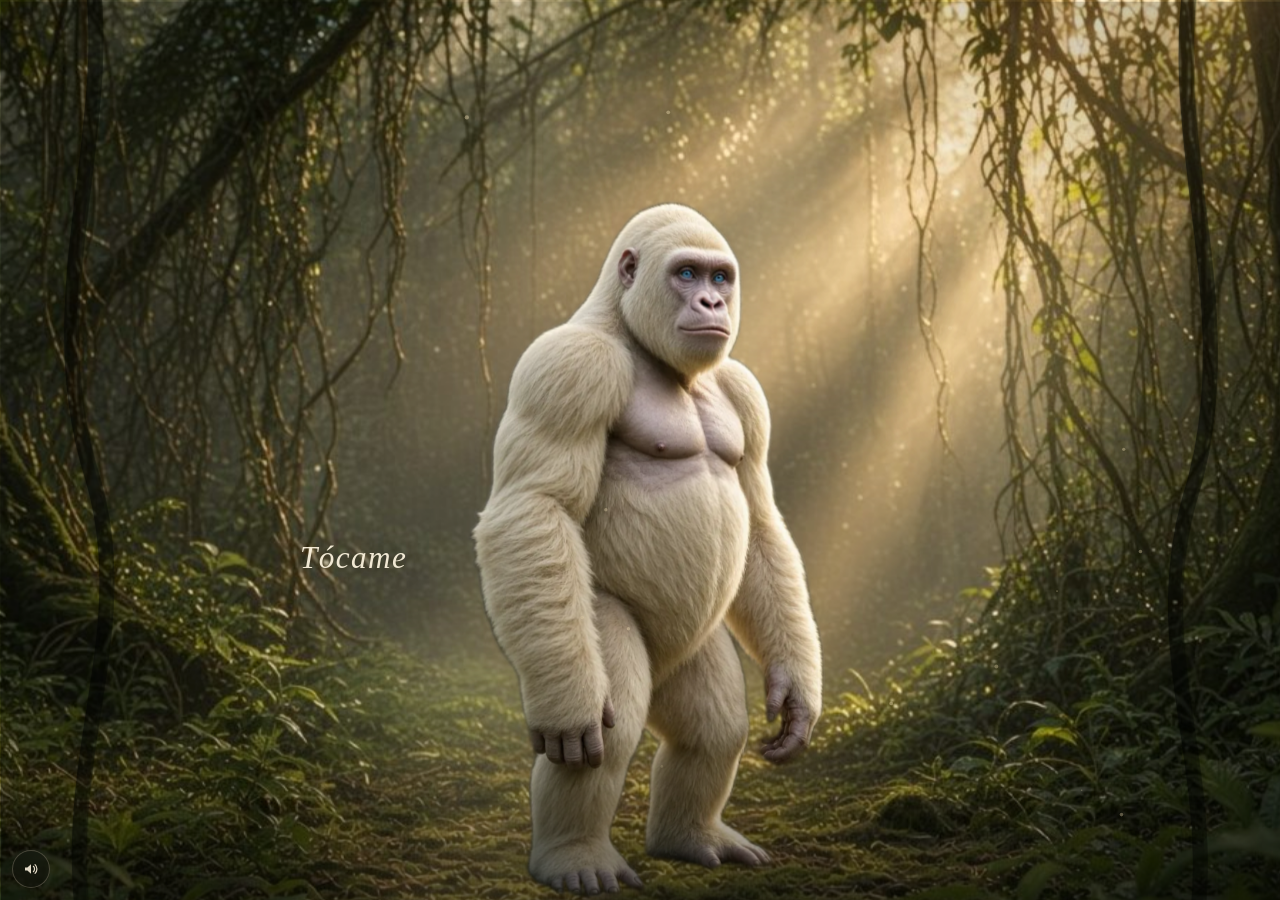
==== gorila/index.html @ b12791fb "Add an interactive albino gorilla page. A static full-viewport scene at gorila/ so GitHub Pages can " ====
<!DOCTYPE html>
<html lang="es">
<head>
  <meta charset="utf-8">
  <meta name="viewport" content="width=device-width, initial-scale=1, viewport-fit=cover">
  <title>El gorila albino · BoardingGate</title>
  <meta name="description" content="Un gorila albino espera en la selva del atardecer. Tócalo: salta, gira o se cuelga de una liana, y al aterrizar trae un tuit de BoardingGate.">
  <meta name="theme-color" content="#14180f">
  <link rel="canonical" href="https://boardinggate.github.io/PAGINASDEGROK/gorila/">
  <link rel="icon" href="assets/avatar-boardinggate.jpg" type="image/jpeg">
  <meta property="og:type" content="website">
  <meta property="og:locale" content="es_ES">
  <meta property="og:site_name" content="BoardingGate">
  <meta property="og:title" content="El gorila albino · BoardingGate">
  <meta property="og:description" content="Un gorila albino espera en la selva del atardecer. Tócalo y, al caer, aparece lo último de BoardingGate.">
  <meta property="og:url" content="https://boardinggate.github.io/PAGINASDEGROK/gorila/">
  <meta property="og:image" content="https://boardinggate.github.io/PAGINASDEGROK/gorila/assets/og.jpg">
  <meta property="og:image:type" content="image/jpeg">
  <meta property="og:image:width" content="1200">
  <meta property="og:image:height" content="630">
  <meta property="og:image:alt" content="Un gorila albino de pie en una selva iluminada por el sol del atardecer">
  <meta name="twitter:card" content="summary_large_image">
  <meta name="twitter:title" content="El gorila albino · BoardingGate">
  <meta name="twitter:description" content="Un gorila albino espera en la selva del atardecer. Tócalo y, al caer, aparece lo último de BoardingGate.">
  <meta name="twitter:image" content="https://boardinggate.github.io/PAGINASDEGROK/gorila/assets/og.jpg">
  <meta name="twitter:image:alt" content="Un gorila albino de pie en una selva iluminada por el sol del atardecer">
  <link rel="preload" as="image" href="assets/jungla-fondo.jpg" fetchpriority="high">
  <link rel="preload" as="image" href="assets/gorila-idle.webp" type="image/webp" fetchpriority="high">
  <link rel="stylesheet" href="style.css">
  <script src="main.js" defer></script>
</head>
<body>
  <h1 class="sr-only">El gorila albino de BoardingGate</h1>
  <div class="stage" id="stage">
    <div class="world" id="world">
      <div class="bg" role="img" aria-label="Selva al atardecer"></div>
      <div class="rays" aria-hidden="true"></div>
      <div class="mist" aria-hidden="true"><i></i><i></i><i></i></div>
      <svg class="live-vine" id="vine" aria-hidden="true">
        <path id="vine-main" fill="none" stroke="#2c3b22" stroke-width="18" stroke-linecap="round"/>
        <path id="vine-mid" fill="none" stroke="#5d6e3e" stroke-width="9" stroke-linecap="round"/>
        <path id="vine-hl" fill="none" stroke="#d9c89a" stroke-width="2" stroke-linecap="round" opacity="0.55"/>
      </svg>
      <svg class="vine-side left" viewBox="0 0 140 900" preserveAspectRatio="xMidYMin meet" aria-hidden="true">
        <g class="sway sway-a">
          <path d="M78 -30 C 118 140, 28 300, 86 480 C 132 640, 36 760, 90 960"/>
          <path class="hl" d="M84 -30 C 122 140, 36 300, 92 480 C 136 640, 44 760, 96 960"/>
        </g>
      </svg>
      <svg class="vine-side right" viewBox="0 0 140 900" preserveAspectRatio="xMidYMin meet" aria-hidden="true">
        <g class="sway sway-c">
          <path d="M62 -20 C 22 160, 112 320, 54 500 C 10 660, 100 780, 48 960"/>
          <path class="hl" d="M68 -20 C 30 160, 116 320, 60 500 C 18 660, 104 780, 54 960"/>
        </g>
      </svg>

      <div class="actor" id="actor">
        <img class="pose" data-pose="idle" src="assets/gorila-idle.webp" alt="" width="531" height="1001" draggable="false" fetchpriority="high" style="--rh:1;--aspect:0.530469;--ax:0.4945;--ay:0.9900">
        <img class="pose" data-pose="cuclillas" src="assets/gorila-cuclillas.webp" alt="" width="719" height="964" draggable="false" style="--rh:0.963037;--aspect:0.745851;--ax:0.4881;--ay:0.9896">
        <img class="pose" data-pose="salto" src="assets/gorila-salto.webp" alt="" width="648" height="923" draggable="false" style="--rh:0.922078;--aspect:0.702058;--ax:0.4996;--ay:0.9892">
        <img class="pose" data-pose="pirueta" src="assets/gorila-pirueta.webp" alt="" width="734" height="736" draggable="false" style="--rh:0.735265;--aspect:0.997283;--ax:0.4754;--ay:0.9864">
        <img class="pose" data-pose="liana" src="assets/gorila-liana.webp" alt="" width="709" height="1029" draggable="false" style="--rh:1.027972;--aspect:0.689018;--ax:0.5200;--ay:0.9903">
        <img class="pose" data-pose="aterrizaje" src="assets/gorila-aterrizaje.webp" alt="" width="801" height="851" draggable="false" style="--rh:0.850150;--aspect:0.941246;--ax:0.4875;--ay:0.9882">
        <div class="shadow" id="shadow" aria-hidden="true"></div>
        <span class="pin" id="foot" aria-hidden="true"></span>
        <span class="pin" id="hand" aria-hidden="true"></span>
      </div>

      <div class="grade" aria-hidden="true"></div>
      <div class="flash" id="flash" aria-hidden="true"></div>
    </div>

    <canvas id="dust" aria-hidden="true"></canvas>

    <p class="hint" id="hint" aria-hidden="true">Tócame</p>

    <button type="button" class="hit" id="hit" aria-label="Gorila albino. Tócalo para que salte."></button>

    <div class="card-slot">
      <a class="card" id="card" target="_blank" rel="noopener noreferrer" href="https://x.com/boardinggate">
        <header class="who">
          <img class="avatar" id="avatar" src="assets/avatar-boardinggate.jpg" alt="" width="48" height="48">
          <div class="who-text">
            <strong class="name">BoardingGate</strong>
            <div class="meta"><span class="handle">@boardinggate</span><span aria-hidden="true"> · </span><time id="when"></time></div>
          </div>
        </header>
        <div class="text" id="tweet-text"></div>
        <img class="media" id="media" alt="" hidden>
        <div class="quote" id="quote" hidden></div>
        <span class="open">Abrir en X</span>
      </a>
    </div>

    <button type="button" class="mute" id="mute" aria-pressed="false" aria-label="Silenciar">
      <svg class="icon on" viewBox="0 0 24 24" aria-hidden="true">
        <path d="M4 10v4h3.2L12 18.2V5.8L7.2 10H4z" fill="currentColor"/>
        <path d="M15.2 8.4a5 5 0 0 1 0 7.2" fill="none" stroke="currentColor" stroke-width="1.6" stroke-linecap="round"/>
        <path d="M17.4 6.2a8 8 0 0 1 0 11.6" fill="none" stroke="currentColor" stroke-width="1.6" stroke-linecap="round"/>
      </svg>
      <svg class="icon off" viewBox="0 0 24 24" aria-hidden="true">
        <path d="M4 10v4h3.2L12 18.2V5.8L7.2 10H4z" fill="currentColor"/>
        <path d="M16 9.5l5 5M21 9.5l-5 5" fill="none" stroke="currentColor" stroke-width="1.6" stroke-linecap="round"/>
      </svg>
    </button>

    <div class="sr-only" id="live" aria-live="polite"></div>
  </div>
  <noscript>
    <p class="noscript">El gorila está en la selva. Para verlo saltar y leer los tuits hace falta JavaScript.</p>
  </noscript>
</body>
</html>
---- gorila/style.css ----
:root {
  color-scheme: dark;
  --gold: #f0d7a4;
  --ink: #f6f1e7;
  --muted: #d9cbb6;
  --gh: min(68vh, 800px);
}

* { box-sizing: border-box; }

html, body {
  margin: 0;
  height: 100%;
  background: #10160f;
  color: var(--ink);
  font-family: "Avenir Next", "Segoe UI", system-ui, sans-serif;
  -webkit-text-size-adjust: 100%;
}

body {
  position: fixed;
  inset: 0;
  overflow: hidden;
  overscroll-behavior: none;
}

.sr-only {
  position: absolute;
  width: 1px;
  height: 1px;
  padding: 0;
  margin: -1px;
  overflow: hidden;
  clip: rect(0, 0, 0, 0);
  white-space: nowrap;
  border: 0;
}

.stage {
  position: fixed;
  inset: 0;
  overflow: hidden;
  touch-action: manipulation;
  user-select: none;
  cursor: pointer;
  background: #10160f;
}

.world {
  position: absolute;
  inset: 0;
  transform: translate3d(0, 0, 0);
  will-change: transform;
}

.bg {
  position: absolute;
  inset: -7%;
  background: url("assets/jungla-fondo.jpg") 58% 42% / cover no-repeat;
  transform-origin: 62% 28%;
  animation: ken 48s ease-in-out infinite alternate;
}

@keyframes ken {
  from { transform: scale(1.08) translate3d(0, 0, 0); }
  to { transform: scale(1.16) translate3d(-1.6%, -1.2%, 0); }
}

.rays {
  position: absolute;
  inset: -12% -8% -8% -8%;
  background:
    linear-gradient(112deg, transparent 46%, rgba(255, 214, 150, 0.16) 52%, transparent 58%),
    linear-gradient(124deg, transparent 58%, rgba(255, 196, 110, 0.10) 64%, transparent 71%),
    linear-gradient(100deg, transparent 34%, rgba(255, 228, 180, 0.07) 42%, transparent 50%);
  mix-blend-mode: screen;
  transform-origin: 78% 0%;
  animation: rays 11s ease-in-out infinite alternate;
  pointer-events: none;
}

@keyframes rays {
  from { opacity: 0.55; transform: rotate(-0.6deg) scale(1.04); }
  to { opacity: 1; transform: rotate(0.8deg) scale(1.08); }
}

.mist { position: absolute; inset: 0; pointer-events: none; overflow: hidden; }

.mist i {
  position: absolute;
  display: block;
  border-radius: 50%;
  filter: blur(10px);
  background: radial-gradient(ellipse, rgba(255, 226, 176, 0.18), transparent 68%);
}

.mist i:nth-child(1) {
  width: 46vw;
  height: 54vh;
  left: 38%;
  top: 0;
  animation: mist 16s ease-in-out infinite alternate;
}

.mist i:nth-child(2) {
  width: 38vw;
  height: 28vh;
  left: 18%;
  bottom: 6%;
  background: radial-gradient(ellipse, rgba(190, 210, 150, 0.12), transparent 70%);
  animation: mist 22s ease-in-out infinite alternate-reverse;
}

.mist i:nth-child(3) {
  width: 28vw;
  height: 40vh;
  right: 6%;
  top: 18%;
  animation: mist 19s ease-in-out infinite alternate;
}

@keyframes mist {
  from { transform: translate3d(0, 0, 0); opacity: 0.55; }
  to { transform: translate3d(-3%, 2.5%, 0); opacity: 1; }
}

.vine-side {
  position: absolute;
  top: -4%;
  height: 112%;
  width: min(16vw, 150px);
  pointer-events: none;
  z-index: 1;
  opacity: 0.55;
  mix-blend-mode: multiply;
  overflow: visible;
}

.vine-side.left { left: 0; }
.vine-side.right { right: 0; }

.vine-side path {
  fill: none;
  stroke: #101a0c;
  stroke-width: 14;
  stroke-linecap: round;
}

.vine-side .hl {
  stroke: #6a8248;
  stroke-width: 3;
  opacity: 0.45;
}

.sway { transform-box: fill-box; transform-origin: top center; animation: sway 7.5s ease-in-out infinite alternate; }
.sway-b { animation-duration: 9s; animation-delay: -2s; }
.sway-c { animation-duration: 8.2s; animation-delay: -1s; }
.sway-d { animation-duration: 6.4s; animation-delay: -3s; }
.sway-e { animation-duration: 8.8s; animation-delay: -4s; }

@keyframes sway {
  from { transform: rotate(-1.15deg); }
  to { transform: rotate(1.35deg); }
}

body.hang .sway { animation-duration: 2.4s; }

.grade {
  position: absolute;
  inset: 0;
  pointer-events: none;
  z-index: 4;
  background:
    linear-gradient(to top, rgba(8, 12, 6, 0.38), transparent 22%),
    radial-gradient(ellipse at 50% 45%, transparent 42%, rgba(0, 0, 0, 0.32) 100%);
}

.flash {
  position: absolute;
  inset: 0;
  pointer-events: none;
  z-index: 5;
  opacity: 0;
  background: radial-gradient(ellipse at 50% 38%, rgba(255, 226, 170, 0.55), transparent 62%);
  mix-blend-mode: screen;
}

.actor {
  --gh: min(68vh, 800px);
  position: absolute;
  left: 50%;
  bottom: max(0.4vh, env(safe-area-inset-bottom));
  width: 0;
  height: 0;
  z-index: 3;
  transform-origin: 0 0;
  will-change: transform;
}

.pose {
  position: absolute;
  height: calc(var(--gh) * var(--rh));
  width: calc(var(--gh) * var(--rh) * var(--aspect));
  left: calc(var(--gh) * var(--rh) * var(--aspect) * var(--ax) * -1);
  top: calc(var(--gh) * var(--rh) * var(--ay) * -1);
  opacity: 0;
  pointer-events: none;
  user-select: none;
  -webkit-user-drag: none;
}

.pose[data-pose="idle"] { opacity: 1; }

.shadow {
  position: absolute;
  left: 0;
  top: 0;
  width: calc(var(--gh) * 0.46);
  height: calc(var(--gh) * 0.085);
  margin-left: calc(var(--gh) * -0.23);
  margin-top: calc(var(--gh) * -0.02);
  background: radial-gradient(ellipse at center, rgba(0, 0, 0, 0.55), rgba(0, 0, 0, 0) 70%);
  pointer-events: none;
  transform-origin: center center;
  z-index: -1;
}

.pin {
  position: absolute;
  width: 0;
  height: 0;
  pointer-events: none;
}

#dust {
  position: absolute;
  inset: 0;
  width: 100%;
  height: 100%;
  pointer-events: none;
  z-index: 6;
}

.live-vine {
  position: absolute;
  inset: 0;
  width: 100%;
  height: 100%;
  pointer-events: none;
  z-index: 2;
  overflow: visible;
  opacity: 0;
  filter: blur(0.35px);
}

.hint {
  position: absolute;
  z-index: 6;
  left: max(18px, calc(50% - min(42vh, 340px)));
  bottom: 36vh;
  margin: 0;
  font-family: "Iowan Old Style", Palatino, "Palatino Linotype", Georgia, serif;
  font-style: italic;
  font-weight: 500;
  font-size: clamp(1.35rem, 2.6vw, 1.95rem);
  letter-spacing: 0.045em;
  color: rgba(255, 246, 226, 0.92);
  text-shadow: 0 2px 18px rgba(0, 0, 0, 0.55);
  pointer-events: none;
  animation: hint-in 1.1s ease 0.35s both, hint-pulse 3.2s ease-in-out 1.4s infinite;
}

@keyframes hint-in {
  from { opacity: 0; transform: translateY(6px); }
  to { opacity: 1; transform: translateY(0); }
}

@keyframes hint-pulse {
  0%, 100% { opacity: 0.72; }
  50% { opacity: 1; }
}

.hint.gone {
  animation: none;
  opacity: 0;
  transition: opacity 0.7s ease;
}

.hit {
  position: absolute;
  z-index: 5;
  left: 50%;
  bottom: 0;
  width: min(78vw, 560px);
  height: min(74vh, 860px);
  transform: translateX(-50%);
  background: transparent;
  border: 0;
  padding: 0;
  margin: 0;
  cursor: pointer;
  border-radius: 46% 46% 24% 24%;
  -webkit-tap-highlight-color: transparent;
}

.hit:focus { outline: none; }

.hit:focus-visible {
  outline: 2px solid rgba(240, 215, 164, 0.95);
  outline-offset: 6px;
}

.card-slot {
  position: absolute;
  z-index: 8;
  top: max(12px, env(safe-area-inset-top));
  left: 0;
  right: 0;
  display: flex;
  justify-content: center;
  pointer-events: none;
  padding: 0 14px;
}

.card {
  pointer-events: auto;
  display: block;
  width: min(440px, 100%);
  max-height: min(46vh, 430px);
  overflow: auto;
  text-decoration: none;
  color: var(--ink);
  background:
    linear-gradient(180deg, rgba(78, 58, 34, 0.48), rgba(14, 16, 12, 0.82));
  -webkit-backdrop-filter: blur(18px) saturate(1.35);
  backdrop-filter: blur(18px) saturate(1.35);
  border: 1px solid rgba(255, 224, 180, 0.22);
  border-radius: 22px;
  box-shadow:
    0 22px 50px rgba(0, 0, 0, 0.38),
    inset 0 1px 0 rgba(255, 236, 210, 0.28);
  padding: 13px 14px 12px;
  visibility: hidden;
  opacity: 0;
  transform: translateY(-36px) scale(0.96);
  user-select: text;
  cursor: pointer;
}

.card.in {
  visibility: visible;
  animation: card-in 0.68s cubic-bezier(0.16, 1.2, 0.3, 1) both;
}

@keyframes card-in {
  0% { opacity: 0; transform: translateY(-42px) scale(0.94); }
  55% { opacity: 1; }
  100% { opacity: 1; transform: translateY(0) scale(1); }
}

.card.in:hover {
  border-color: rgba(255, 224, 180, 0.45);
  transform: translateY(-3px);
}

.card:focus { outline: none; }

.card:focus-visible {
  outline: 2px solid var(--gold);
  outline-offset: 3px;
}

.card::-webkit-scrollbar { width: 8px; }
.card::-webkit-scrollbar-thumb {
  background: rgba(255, 236, 210, 0.28);
  border-radius: 99px;
}

.who {
  display: flex;
  gap: 10px;
  align-items: center;
}

.avatar {
  width: 46px;
  height: 46px;
  border-radius: 50%;
  object-fit: cover;
  flex: none;
  background: #2a241c;
  box-shadow: 0 0 0 1px rgba(255, 236, 210, 0.28);
}

.who-text { min-width: 0; }

.name {
  display: block;
  font-size: 15.5px;
  letter-spacing: -0.011em;
  line-height: 1.15;
}

.meta {
  margin-top: 2px;
  color: var(--muted);
  font-size: 13px;
  line-height: 1.2;
}

.handle { color: #efe2cf; }

.text {
  margin-top: 8px;
  font-size: 15.4px;
  line-height: 1.38;
  letter-spacing: -0.005em;
}

.text p {
  margin: 0 0 0.42em;
  overflow-wrap: anywhere;
}

.text p:last-child { margin-bottom: 0; }

.media {
  display: block;
  width: 100%;
  height: 132px;
  object-fit: cover;
  border-radius: 14px;
  margin-top: 8px;
  background: rgba(0, 0, 0, 0.25);
}

.media[hidden] { display: none; }

.quote {
  margin: 8px 0 0;
  padding: 8px 10px;
  border-radius: 12px;
  background: rgba(255, 248, 236, 0.06);
  border: 1px solid rgba(255, 236, 210, 0.12);
  color: #f3eadc;
  font-size: 13.4px;
  line-height: 1.35;
}

.quote[hidden] { display: none; }

.quote b { font-weight: 700; }
.quote .quser { color: var(--muted); font-weight: 500; margin-left: 4px; }
.quote p { margin: 4px 0 0; overflow-wrap: anywhere; }

.open {
  display: inline-flex;
  align-items: center;
  gap: 6px;
  margin-top: 9px;
  font-size: 11.5px;
  font-weight: 700;
  letter-spacing: 0.12em;
  text-transform: uppercase;
  color: var(--gold);
}

.open::after { content: "↗"; font-size: 12px; letter-spacing: 0; }

.mute {
  position: absolute;
  z-index: 9;
  left: max(12px, env(safe-area-inset-left));
  bottom: max(12px, env(safe-area-inset-bottom));
  width: 38px;
  height: 38px;
  border-radius: 50%;
  border: 1px solid rgba(255, 236, 210, 0.22);
  background: rgba(16, 18, 12, 0.45);
  color: rgba(255, 244, 224, 0.88);
  -webkit-backdrop-filter: blur(10px);
  backdrop-filter: blur(10px);
  display: grid;
  place-items: center;
  cursor: pointer;
  padding: 0;
  -webkit-tap-highlight-color: transparent;
}

.mute svg { width: 18px; height: 18px; display: block; }
.mute .off { display: none; }
.mute[aria-pressed="true"] .on { display: none; }
.mute[aria-pressed="true"] .off { display: block; }
.mute:focus { outline: none; }
.mute:focus-visible { outline: 2px solid var(--gold); outline-offset: 3px; }
.mute:hover { background: rgba(16, 18, 12, 0.68); }

.noscript {
  position: fixed;
  z-index: 20;
  left: 16px;
  right: 16px;
  bottom: 16px;
  margin: 0;
  padding: 12px 14px;
  border-radius: 14px;
  background: rgba(12, 14, 10, 0.88);
  color: var(--ink);
  font-size: 15px;
}

@media (max-height: 760px) {
  .actor { --gh: min(56vh, 520px); }
  .hint { bottom: 30vh; font-size: 1.25rem; }
  .media { height: 96px; }
  .card { max-height: 48vh; padding: 10px 12px; }
  .text { font-size: 14.4px; }
}

@media (max-width: 640px) {
  .actor { --gh: min(52vh, 560px); }
  .hint { left: 14px; bottom: auto; top: 16vh; }
  .hit { width: min(92vw, 520px); height: min(64vh, 680px); }
  .vine-side { width: 18vw; opacity: 0.4; }
}

@media (min-width: 980px) and (min-height: 760px) {
  .card-slot { justify-content: flex-end; padding-right: max(22px, env(safe-area-inset-right)); }
  .actor { --gh: min(78vh, 920px); }
}

@media (prefers-reduced-motion: reduce) {
  .bg, .rays, .mist i, .sway, .hint { animation: none !important; }
  .bg { transform: scale(1.08); }
  .hint { opacity: 1; }
  .card.in { animation: card-fade 0.2s ease both; }
  .actor.nod { animation: none; }
}

@keyframes card-fade {
  from { opacity: 0; }
  to { opacity: 1; transform: none; }
}
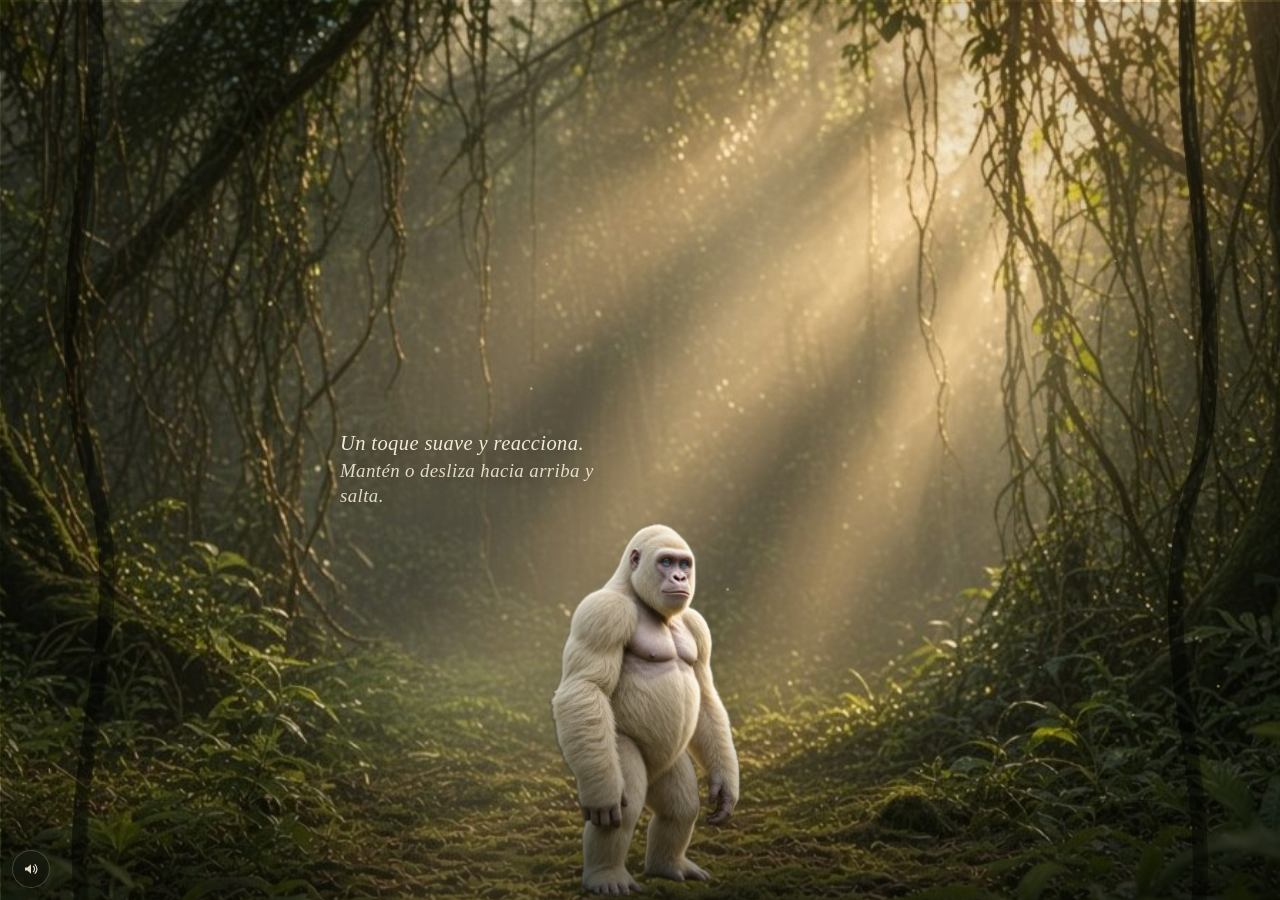
==== commit 4985faec: "Hacer más pequeño al gorila y añadir reacciones al toque suave. Un toque corto gruñe, ríe o gesticul" ====
--- a/gorila/index.html
+++ b/gorila/index.html
@@ -4,7 +4,7 @@
   <meta charset="utf-8">
   <meta name="viewport" content="width=device-width, initial-scale=1, viewport-fit=cover">
   <title>El gorila albino · BoardingGate</title>
-  <meta name="description" content="Un gorila albino espera en la selva del atardecer. Tócalo: salta, gira o se cuelga de una liana, y al aterrizar trae un tuit de BoardingGate.">
+  <meta name="description" content="Un gorila albino en la selva. Un toque suave lo hace reaccionar; si lo mantienes o deslizas hacia arriba, salta y trae un tuit de BoardingGate.">
   <meta name="theme-color" content="#14180f">
   <link rel="canonical" href="https://boardinggate.github.io/PAGINASDEGROK/gorila/">
   <link rel="icon" href="assets/avatar-boardinggate.jpg" type="image/jpeg">
@@ -12,7 +12,7 @@
   <meta property="og:locale" content="es_ES">
   <meta property="og:site_name" content="BoardingGate">
   <meta property="og:title" content="El gorila albino · BoardingGate">
-  <meta property="og:description" content="Un gorila albino espera en la selva del atardecer. Tócalo y, al caer, aparece lo último de BoardingGate.">
+  <meta property="og:description" content="Un gorila albino en la selva. Un toque suave lo hace reaccionar; si lo mantienes o deslizas hacia arriba, salta y trae un tuit de BoardingGate.">
   <meta property="og:url" content="https://boardinggate.github.io/PAGINASDEGROK/gorila/">
   <meta property="og:image" content="https://boardinggate.github.io/PAGINASDEGROK/gorila/assets/og.jpg">
   <meta property="og:image:type" content="image/jpeg">
@@ -21,13 +21,13 @@
   <meta property="og:image:alt" content="Un gorila albino de pie en una selva iluminada por el sol del atardecer">
   <meta name="twitter:card" content="summary_large_image">
   <meta name="twitter:title" content="El gorila albino · BoardingGate">
-  <meta name="twitter:description" content="Un gorila albino espera en la selva del atardecer. Tócalo y, al caer, aparece lo último de BoardingGate.">
+  <meta name="twitter:description" content="Un gorila albino en la selva. Un toque suave lo hace reaccionar; si lo mantienes o deslizas hacia arriba, salta y trae un tuit de BoardingGate.">
   <meta name="twitter:image" content="https://boardinggate.github.io/PAGINASDEGROK/gorila/assets/og.jpg">
   <meta name="twitter:image:alt" content="Un gorila albino de pie en una selva iluminada por el sol del atardecer">
   <link rel="preload" as="image" href="assets/jungla-fondo.jpg" fetchpriority="high">
   <link rel="preload" as="image" href="assets/gorila-idle.webp" type="image/webp" fetchpriority="high">
-  <link rel="stylesheet" href="style.css">
-  <script src="main.js" defer></script>
+  <link rel="stylesheet" href="style.css?v=2">
+  <script src="main.js?v=2" defer></script>
 </head>
 <body>
   <h1 class="sr-only">El gorila albino de BoardingGate</h1>
@@ -61,6 +61,11 @@
         <img class="pose" data-pose="pirueta" src="assets/gorila-pirueta.webp" alt="" width="734" height="736" draggable="false" style="--rh:0.735265;--aspect:0.997283;--ax:0.4754;--ay:0.9864">
         <img class="pose" data-pose="liana" src="assets/gorila-liana.webp" alt="" width="709" height="1029" draggable="false" style="--rh:1.027972;--aspect:0.689018;--ax:0.5200;--ay:0.9903">
         <img class="pose" data-pose="aterrizaje" src="assets/gorila-aterrizaje.webp" alt="" width="801" height="851" draggable="false" style="--rh:0.850150;--aspect:0.941246;--ax:0.4875;--ay:0.9882">
+        <img class="pose" data-pose="grunido" src="assets/gorila-grunido.webp" alt="" width="572" height="994" draggable="false" style="--rh:0.993007;--aspect:0.575453;--ax:0.5061;--ay:0.9899">
+        <img class="pose" data-pose="risa" src="assets/gorila-risa.webp" alt="" width="540" height="998" draggable="false" style="--rh:0.997003;--aspect:0.541082;--ax:0.4927;--ay:0.9900">
+        <img class="pose" data-pose="pecho" src="assets/gorila-pecho.webp" alt="" width="651" height="985" draggable="false" style="--rh:0.984016;--aspect:0.660914;--ax:0.4900;--ay:0.9888">
+        <img class="pose" data-pose="saludo" src="assets/gorila-saludo.webp" alt="" width="586" height="1005" draggable="false" style="--rh:1.003996;--aspect:0.583085;--ax:0.5139;--ay:0.9900">
+        <img class="pose" data-pose="inclinacion" src="assets/gorila-inclinacion.webp" alt="" width="547" height="995" draggable="false" style="--rh:0.994006;--aspect:0.549749;--ax:0.4868;--ay:0.9889">
         <div class="shadow" id="shadow" aria-hidden="true"></div>
         <span class="pin" id="foot" aria-hidden="true"></span>
         <span class="pin" id="hand" aria-hidden="true"></span>
@@ -72,9 +77,9 @@
 
     <canvas id="dust" aria-hidden="true"></canvas>
 
-    <p class="hint" id="hint" aria-hidden="true">Tócame</p>
+    <p class="hint" id="hint" aria-hidden="true"><span>Un toque suave y reacciona.</span><span>Mantén o desliza hacia arriba y salta.</span></p>
 
-    <button type="button" class="hit" id="hit" aria-label="Gorila albino. Tócalo para que salte."></button>
+    <button type="button" class="hit" id="hit" aria-label="Gorila albino. Un toque suave lo hace reaccionar. Mantén pulsado o desliza hacia arriba para que salte."></button>
 
     <div class="card-slot">
       <a class="card" id="card" target="_blank" rel="noopener noreferrer" href="https://x.com/boardinggate">
--- a/gorila/style.css
+++ b/gorila/style.css
@@ -3,7 +3,7 @@
   --gold: #f0d7a4;
   --ink: #f6f1e7;
   --muted: #d9cbb6;
-  --gh: min(68vh, 800px);
+  --gh: min(38vh, 420px);
 }
 
 * { box-sizing: border-box; }
@@ -40,7 +40,7 @@
   position: fixed;
   inset: 0;
   overflow: hidden;
-  touch-action: manipulation;
+  touch-action: none;
   user-select: none;
   cursor: pointer;
   background: #10160f;
@@ -186,7 +186,6 @@
 }
 
 .actor {
-  --gh: min(68vh, 800px);
   position: absolute;
   left: 50%;
   bottom: max(0.4vh, env(safe-area-inset-bottom));
@@ -256,19 +255,24 @@
 .hint {
   position: absolute;
   z-index: 6;
-  left: max(18px, calc(50% - min(42vh, 340px)));
-  bottom: 36vh;
+  left: max(16px, calc(50% - min(46vw, 300px)));
+  bottom: calc(var(--gh) + 1.6vh);
+  max-width: min(16rem, 48vw);
   margin: 0;
   font-family: "Iowan Old Style", Palatino, "Palatino Linotype", Georgia, serif;
   font-style: italic;
   font-weight: 500;
-  font-size: clamp(1.35rem, 2.6vw, 1.95rem);
-  letter-spacing: 0.045em;
+  font-size: clamp(1rem, 2vw, 1.28rem);
+  line-height: 1.28;
+  letter-spacing: 0.02em;
   color: rgba(255, 246, 226, 0.92);
   text-shadow: 0 2px 18px rgba(0, 0, 0, 0.55);
   pointer-events: none;
   animation: hint-in 1.1s ease 0.35s both, hint-pulse 3.2s ease-in-out 1.4s infinite;
 }
+
+.hint span { display: block; }
+.hint span + span { margin-top: 0.18em; font-size: 0.92em; opacity: 0.9; }
 
 @keyframes hint-in {
   from { opacity: 0; transform: translateY(6px); }
@@ -291,8 +295,8 @@
   z-index: 5;
   left: 50%;
   bottom: 0;
-  width: min(78vw, 560px);
-  height: min(74vh, 860px);
+  width: min(52vw, 420px);
+  height: calc(var(--gh) + 7vh);
   transform: translateX(-50%);
   background: transparent;
   border: 0;
@@ -345,6 +349,7 @@
   transform: translateY(-36px) scale(0.96);
   user-select: text;
   cursor: pointer;
+  touch-action: pan-y;
 }
 
 .card.in {
@@ -510,29 +515,29 @@
 }
 
 @media (max-height: 760px) {
-  .actor { --gh: min(56vh, 520px); }
-  .hint { bottom: 30vh; font-size: 1.25rem; }
+  :root { --gh: min(32vh, 300px); }
+  .hint { font-size: 0.98rem; max-width: min(14rem, 54vw); }
   .media { height: 96px; }
-  .card { max-height: 48vh; padding: 10px 12px; }
+  .card { max-height: 46vh; padding: 10px 12px; }
   .text { font-size: 14.4px; }
 }
 
 @media (max-width: 640px) {
-  .actor { --gh: min(52vh, 560px); }
-  .hint { left: 14px; bottom: auto; top: 16vh; }
-  .hit { width: min(92vw, 520px); height: min(64vh, 680px); }
+  :root { --gh: min(28vh, 260px); }
+  .hint { left: 14px; bottom: calc(var(--gh) + 6vh); max-width: min(12.5rem, 58vw); }
+  .hit { width: min(70vw, 300px); }
   .vine-side { width: 18vw; opacity: 0.4; }
 }
 
 @media (min-width: 980px) and (min-height: 760px) {
+  :root { --gh: min(42vh, 460px); }
   .card-slot { justify-content: flex-end; padding-right: max(22px, env(safe-area-inset-right)); }
-  .actor { --gh: min(78vh, 920px); }
 }
 
 @media (prefers-reduced-motion: reduce) {
   .bg, .rays, .mist i, .sway, .hint { animation: none !important; }
   .bg { transform: scale(1.08); }
-  .hint { opacity: 1; }
+  .hint:not(.gone) { opacity: 1; }
   .card.in { animation: card-fade 0.2s ease both; }
   .actor.nod { animation: none; }
 }
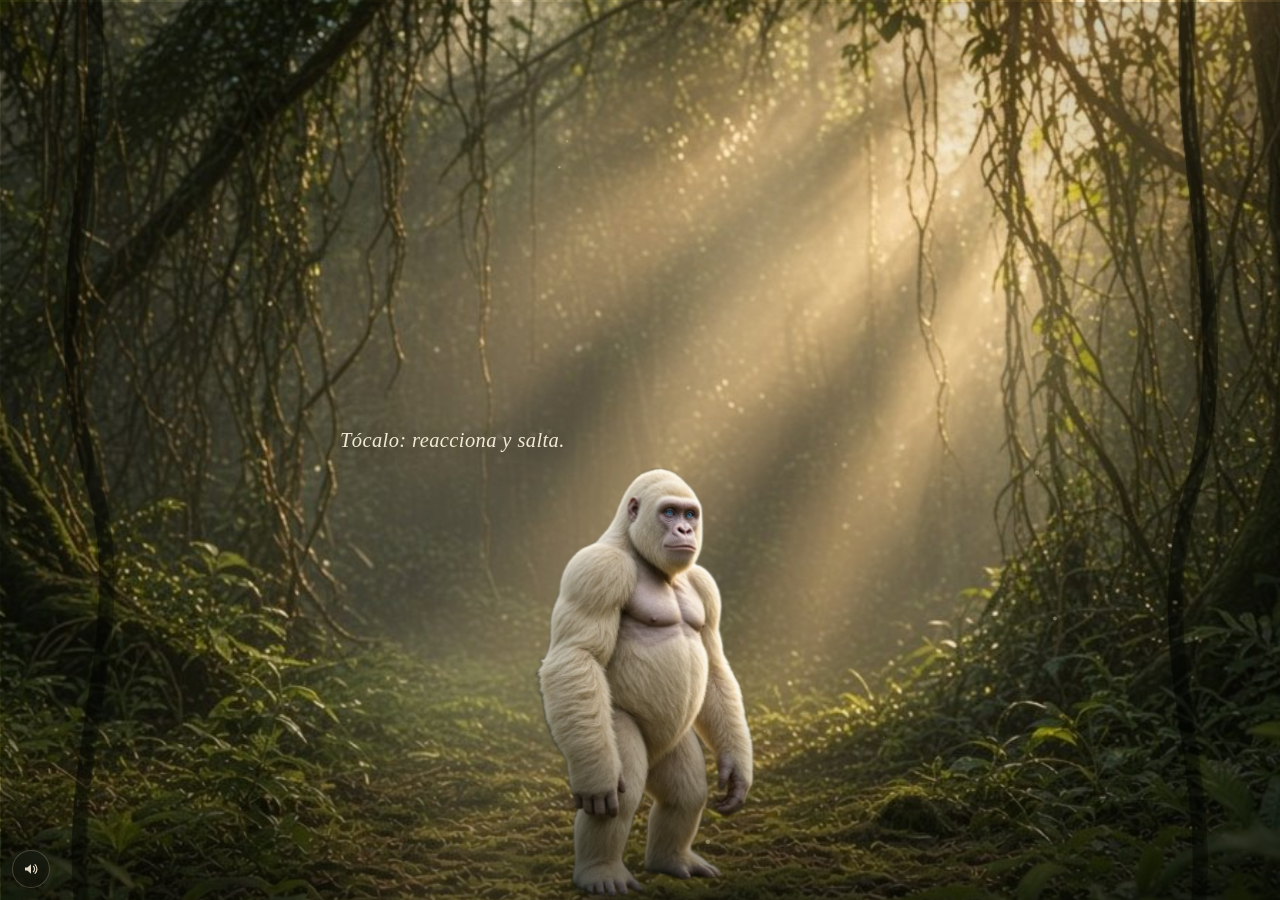
==== commit c88e6357: "Un toque hace reaccionar al gorila y después saltar. Precarga todas las poses, sube el gruñido y la " ====
--- a/gorila/index.html
+++ b/gorila/index.html
@@ -4,7 +4,7 @@
   <meta charset="utf-8">
   <meta name="viewport" content="width=device-width, initial-scale=1, viewport-fit=cover">
   <title>El gorila albino · BoardingGate</title>
-  <meta name="description" content="Un gorila albino en la selva. Un toque suave lo hace reaccionar; si lo mantienes o deslizas hacia arriba, salta y trae un tuit de BoardingGate.">
+  <meta name="description" content="Un gorila albino en la selva. Tócalo: reacciona, salta y, al caer, trae un tuit de BoardingGate.">
   <meta name="theme-color" content="#14180f">
   <link rel="canonical" href="https://boardinggate.github.io/PAGINASDEGROK/gorila/">
   <link rel="icon" href="assets/avatar-boardinggate.jpg" type="image/jpeg">
@@ -12,7 +12,7 @@
   <meta property="og:locale" content="es_ES">
   <meta property="og:site_name" content="BoardingGate">
   <meta property="og:title" content="El gorila albino · BoardingGate">
-  <meta property="og:description" content="Un gorila albino en la selva. Un toque suave lo hace reaccionar; si lo mantienes o deslizas hacia arriba, salta y trae un tuit de BoardingGate.">
+  <meta property="og:description" content="Un gorila albino en la selva. Tócalo: reacciona, salta y, al caer, trae un tuit de BoardingGate.">
   <meta property="og:url" content="https://boardinggate.github.io/PAGINASDEGROK/gorila/">
   <meta property="og:image" content="https://boardinggate.github.io/PAGINASDEGROK/gorila/assets/og.jpg">
   <meta property="og:image:type" content="image/jpeg">
@@ -21,13 +21,23 @@
   <meta property="og:image:alt" content="Un gorila albino de pie en una selva iluminada por el sol del atardecer">
   <meta name="twitter:card" content="summary_large_image">
   <meta name="twitter:title" content="El gorila albino · BoardingGate">
-  <meta name="twitter:description" content="Un gorila albino en la selva. Un toque suave lo hace reaccionar; si lo mantienes o deslizas hacia arriba, salta y trae un tuit de BoardingGate.">
+  <meta name="twitter:description" content="Un gorila albino en la selva. Tócalo: reacciona, salta y, al caer, trae un tuit de BoardingGate.">
   <meta name="twitter:image" content="https://boardinggate.github.io/PAGINASDEGROK/gorila/assets/og.jpg">
   <meta name="twitter:image:alt" content="Un gorila albino de pie en una selva iluminada por el sol del atardecer">
   <link rel="preload" as="image" href="assets/jungla-fondo.jpg" fetchpriority="high">
   <link rel="preload" as="image" href="assets/gorila-idle.webp" type="image/webp" fetchpriority="high">
-  <link rel="stylesheet" href="style.css?v=2">
-  <script src="main.js?v=2" defer></script>
+  <link rel="preload" as="image" href="assets/gorila-cuclillas.webp" type="image/webp">
+  <link rel="preload" as="image" href="assets/gorila-salto.webp" type="image/webp">
+  <link rel="preload" as="image" href="assets/gorila-pirueta.webp" type="image/webp">
+  <link rel="preload" as="image" href="assets/gorila-liana.webp" type="image/webp">
+  <link rel="preload" as="image" href="assets/gorila-aterrizaje.webp" type="image/webp">
+  <link rel="preload" as="image" href="assets/gorila-grunido.webp" type="image/webp">
+  <link rel="preload" as="image" href="assets/gorila-risa.webp" type="image/webp">
+  <link rel="preload" as="image" href="assets/gorila-pecho.webp" type="image/webp">
+  <link rel="preload" as="image" href="assets/gorila-saludo.webp" type="image/webp">
+  <link rel="preload" as="image" href="assets/gorila-inclinacion.webp" type="image/webp">
+  <link rel="stylesheet" href="style.css?v=3">
+  <script src="main.js?v=3" defer></script>
 </head>
 <body>
   <h1 class="sr-only">El gorila albino de BoardingGate</h1>
@@ -77,9 +87,9 @@
 
     <canvas id="dust" aria-hidden="true"></canvas>
 
-    <p class="hint" id="hint" aria-hidden="true"><span>Un toque suave y reacciona.</span><span>Mantén o desliza hacia arriba y salta.</span></p>
+    <p class="hint" id="hint" aria-hidden="true">Tócalo: reacciona y salta.</p>
 
-    <button type="button" class="hit" id="hit" aria-label="Gorila albino. Un toque suave lo hace reaccionar. Mantén pulsado o desliza hacia arriba para que salte."></button>
+    <button type="button" class="hit" id="hit" aria-label="Gorila albino. Tócalo para que reaccione y salte."></button>
 
     <div class="card-slot">
       <a class="card" id="card" target="_blank" rel="noopener noreferrer" href="https://x.com/boardinggate">
--- a/gorila/style.css
+++ b/gorila/style.css
@@ -3,7 +3,7 @@
   --gold: #f0d7a4;
   --ink: #f6f1e7;
   --muted: #d9cbb6;
-  --gh: min(38vh, 420px);
+  --gh: min(44vh, 483px);
 }
 
 * { box-sizing: border-box; }
@@ -515,7 +515,7 @@
 }
 
 @media (max-height: 760px) {
-  :root { --gh: min(32vh, 300px); }
+  :root { --gh: min(37vh, 345px); }
   .hint { font-size: 0.98rem; max-width: min(14rem, 54vw); }
   .media { height: 96px; }
   .card { max-height: 46vh; padding: 10px 12px; }
@@ -523,14 +523,14 @@
 }
 
 @media (max-width: 640px) {
-  :root { --gh: min(28vh, 260px); }
+  :root { --gh: min(32vh, 299px); }
   .hint { left: 14px; bottom: calc(var(--gh) + 6vh); max-width: min(12.5rem, 58vw); }
   .hit { width: min(70vw, 300px); }
   .vine-side { width: 18vw; opacity: 0.4; }
 }
 
 @media (min-width: 980px) and (min-height: 760px) {
-  :root { --gh: min(42vh, 460px); }
+  :root { --gh: min(48vh, 529px); }
   .card-slot { justify-content: flex-end; padding-right: max(22px, env(safe-area-inset-right)); }
 }
 
